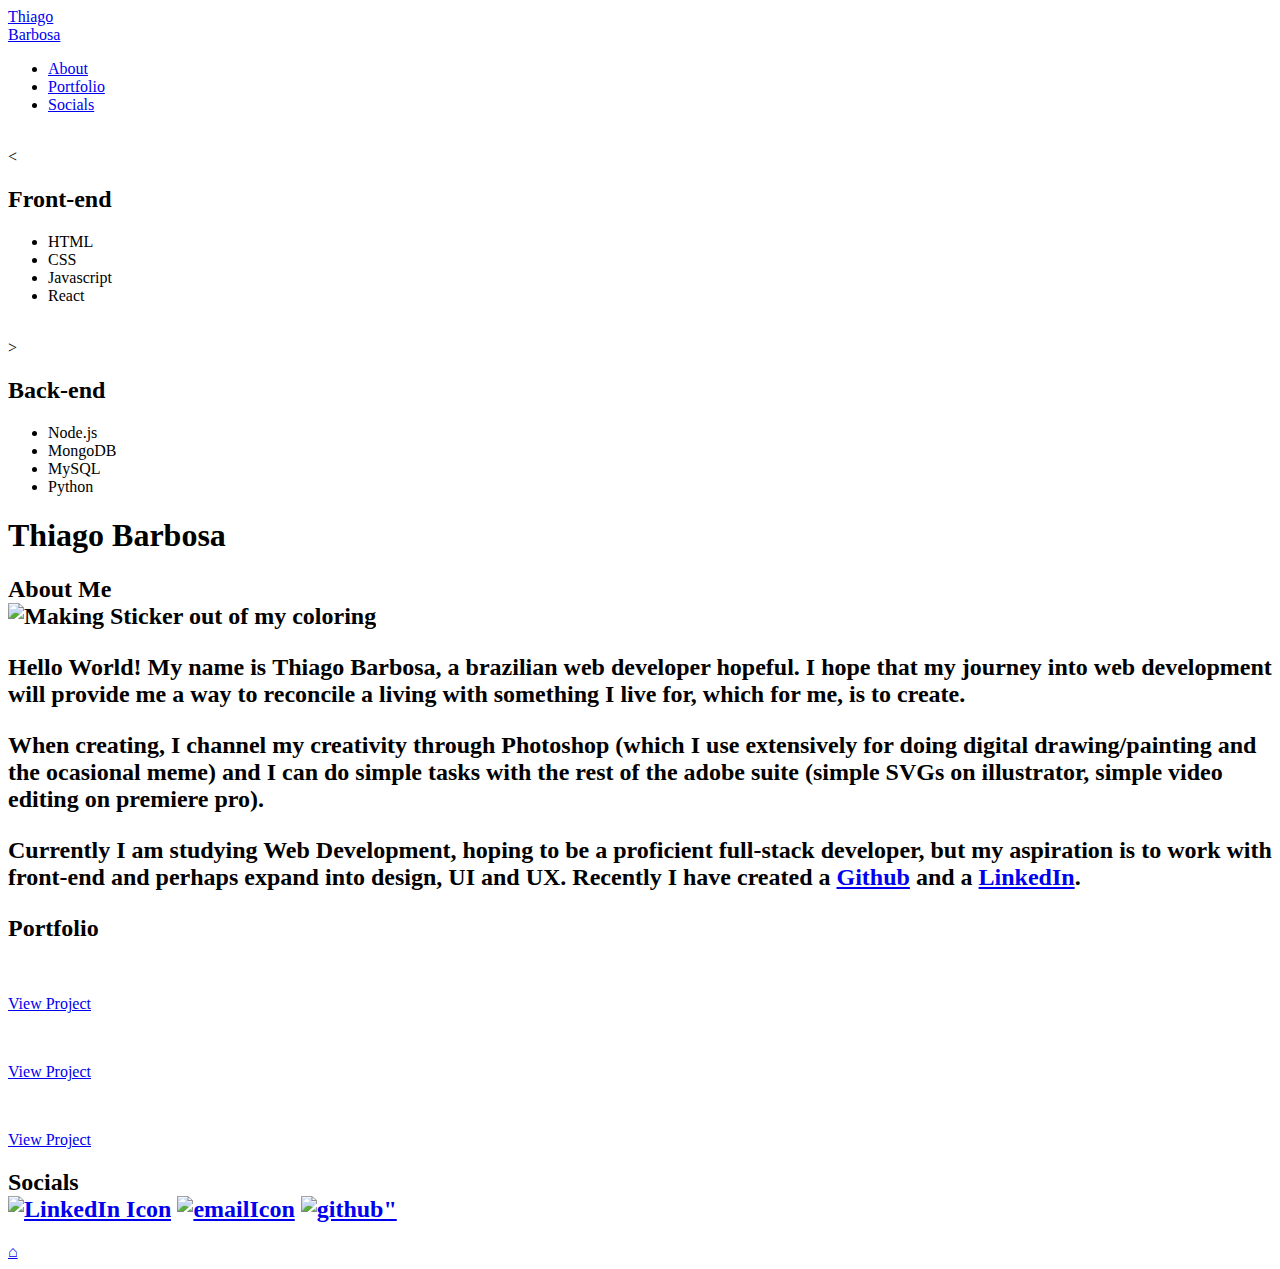
==== index.html @ b0fe846c "Rename Portfolio.html to index.html" ====
<!DOCTYPE html>
<html lang="en">
<head>
    <meta charset="UTF-8">
    <meta http-equiv="X-UA-Compatible" content="IE=edge">
    <meta name="viewport" content="width=device-width, initial-scale=1.0">
    <title>Thiago Barbosa | Web Developer</title>
    <link rel="stylesheet" href="cssreseter.css">
    <link rel="stylesheet" href="Portfolio.css">
    <link rel="preconnect" href="https://fonts.googleapis.com">
    <link rel="preconnect" href="https://fonts.gstatic.com" crossorigin>
    <link href="https://fonts.googleapis.com/css2?family=Cairo:wght@200&family=Roboto+Mono:wght@600&family=Roboto:wght@100;300;500;700;900&family=Supermercado+One&display=swap" rel="stylesheet">
</head>
<body>
    <!-- HEADER START-->
    <header>
        <div class="headerContainer">
            <!-- Logo  -->
            <div class="headerContainer__logo">
                <a href="#">Thiago<br>Barbosa</a>  
            </div>
            <!-- NavBar -->
            <nav class="headerContainer__headerNav">
                <ul class="headerContainer__navUl">
                    <li class="headerContainer__navigationIl"><a href="#about">About</a></li>
                    <li class="headerContainer__navigationIl"><a href="#portfolio">Portfolio</a></li>
                    <li class="headerContainer__navigationIl"><a href="#socials">Socials</a></li>
                </ul> 
            </nav>
            <!-- CTA -->
            <div class="headerContainer__cta">
                <div class="headerContainer__ctaStyle">
                    <a href="mailto:thiagobarbosawebdev@gmail.com"><img id="emailIcon" src="Assets/EmailIcon.svg" alt=""></a>
                </div>
            </div>
        </div>
    </header>
    <!-- HEADER END -->
    <!-- MAIN START-->
<div class="mainBlock">
    <section class="mainBlockContainer">
<!-- animation01 -->
        <div id="ltanimation">&lt;</div>
    <!-- MAIN/Imagem esquerda -->
        <section class="mainBlockContainer__Title">
            <h2 id="frontEndTitle" class="mainBlockTitles">Front&#8209;end</h2>
            <ul class="pictureUl">
                <li>HTML</li>
                <li>CSS</li>
                <li>Javascript</li>
                <li>React</li>
            </ul>
        </section>
    <!-- MAIN/Imagem Central -->
        <div class="mainBlockContainer__Title" id="mainpic">
            <a href="placeholder"><img src="Assets/placeholderPortPictureMe.png" alt=""></a>
        </div>
    <!-- MAIN/Imagem Direita -->
        <section class="mainBlockContainer__Title">
<!-- animation02 -->
                <div id="gtanimation">&gt;</div>
            <h2 class="mainBlockTitles">Back&#8209;end</h2>
            <ul class="pictureUl">
                <li>Node.js</li>
                <li>MongoDB</li>
                <li>MySQL</li>
                <li>Python</li>
            </ul>
        </section>
    </section>
    <!-- MAIN/H1 -->
</div>
<main id="title">
    <h1>Thiago Barbosa</h1>    
    <!-- MAIN/H2 -->
    <section class="h2Sections" id="about">
        <div class="h2main"> 
            <h2 class="h2Title">About Me <br>
                <div class="aboutContainer">
                    <img id="aboutPic" src="Assets/drawhead.png" alt="Making Sticker out of my coloring">
                    <p>
                        Hello World! My name is <strong>Thiago Barbosa</strong>, a brazilian web developer hopeful. I hope that my journey into web 
                        development will provide me a way to reconcile a living with something I live for, 
                        which for me, is to create.
                    </p>
                    <p>
                        When creating, I channel my creativity through Photoshop (which I use extensively
                        for doing digital drawing/painting and the ocasional meme) and I can do simple tasks with the rest of the adobe suite 
                        (simple SVGs on illustrator, simple video editing on premiere pro).
                    </p>
                    <p>
                        Currently I am studying Web Development, hoping to be a proficient full-stack developer, but my 
                        aspiration is to work with front-end and perhaps expand into design, UI and UX. Recently I have 
                        created a <a href="https://github.com/ThiagoBarbosaDev" target="_blank">Github</a> 
                        and a <a href="https://www.linkedin.com/in/thiagobarbosawebdev/" target="_blank">LinkedIn</a>.
                    </p>
                </div>    
            </h2>
        </div>
    </section>
    <section class="portfolio" id="portfolio"> 
        <h2 class="h2main h2Title">Portfolio </h2>
        <section class="portfolioContainer"> 
            <a href="#"><div class="imgWrap"><img src="Assets/PlaceHolder480x400.png" alt=""><p class="imgDescription">View Project</p></div></a>
            <a href="#"><div class="imgWrap"><img src="Assets/PlaceHolder480x400.png" alt=""><p class="imgDescription">View Project</p></div></a>
            <a href="#"><div class="imgWrap"><img src="Assets/PlaceHolder480x400.png" alt=""><p class="imgDescription">View Project</p></div></a>
         </section>
    </section>
    <section class="socials" id="socials">
        <h2 class="h2Title"> Socials
            <div class="socialsContainer">
                <a href="https://www.linkedin.com/in/thiagobarbosawebdev/"><img class="socialsIcons" src="Assets/LIcon.svg" alt="LinkedIn Icon"></a>
                <a href="mailto:thiagobarbosawebdev@gmail.com"><img class="socialsIcons" src="Assets/EmailIcon.svg" alt="emailIcon"></a>
                <a href="https://github.com/ThiagoBarbosaDev"><img class="socialsIcons" src="Assets/GItcon.svg" alt=github"></a>
            </div>
        </h2>
    </section>
</main>
<footer><a href="#top">&#8962;</a></footer>
</body>
</html>
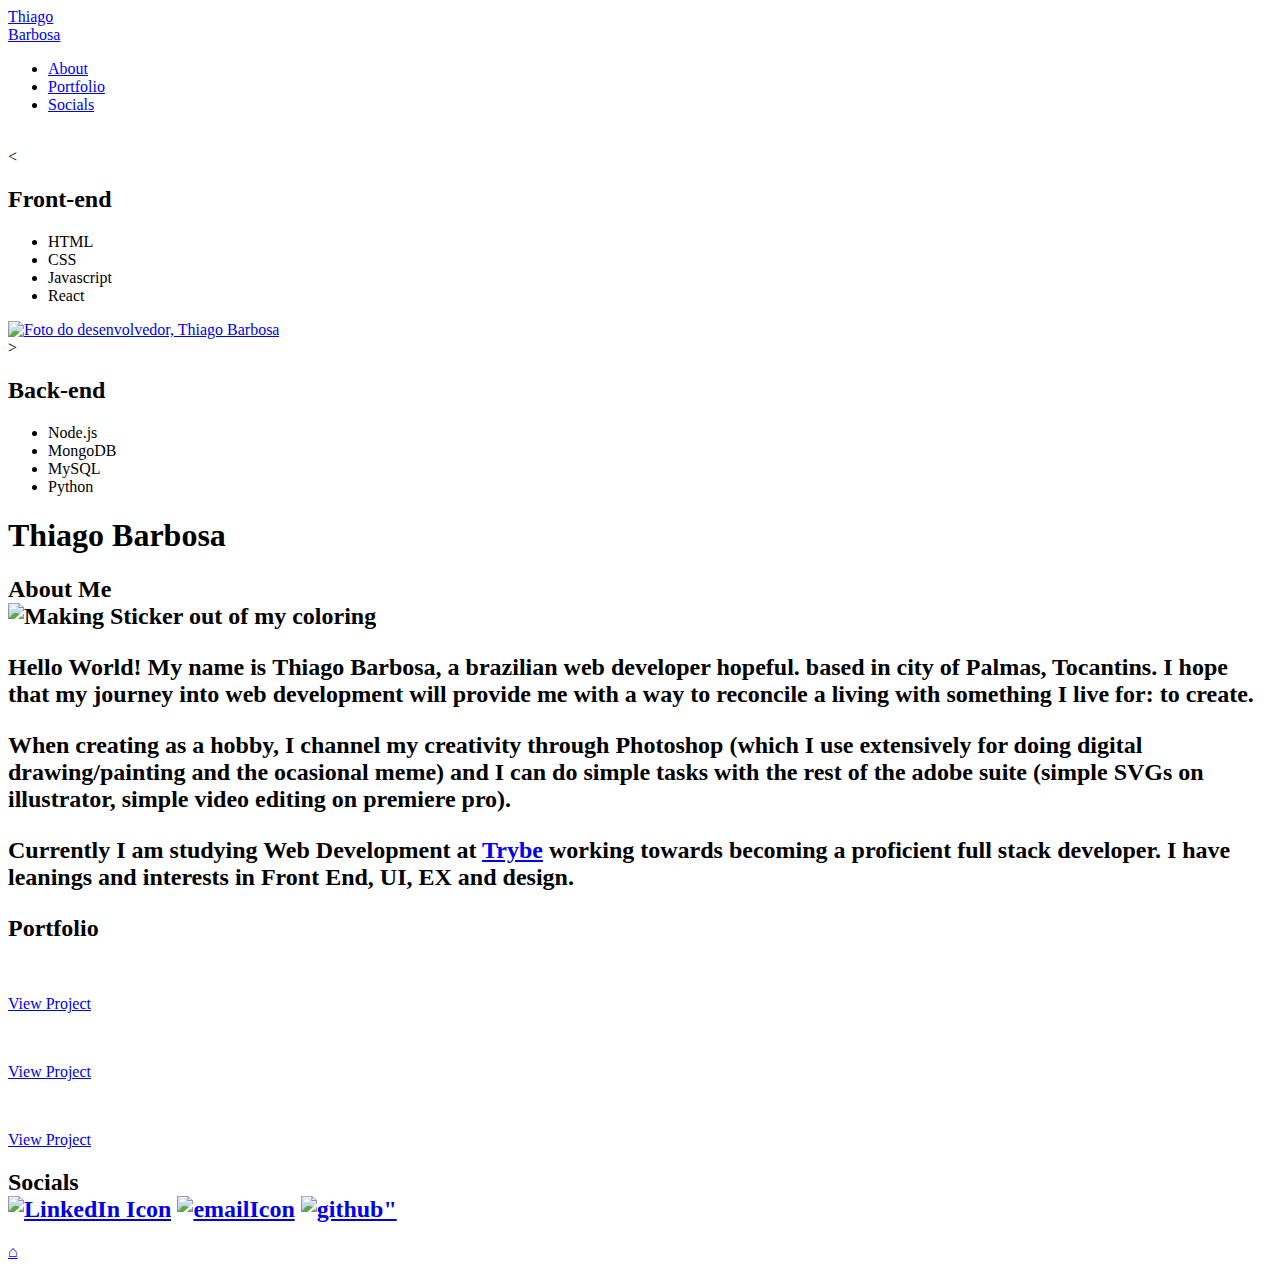
==== commit e6b52fa2: "Merge branch 'main' of github.com:ThiagoBarbosaDev/ThiagoBarbosaDev.github.io into main" ====
--- a/index.html
+++ b/index.html
@@ -53,7 +53,7 @@
         </section>
     <!-- MAIN/Imagem Central -->
         <div class="mainBlockContainer__Title" id="mainpic">
-            <a href="placeholder"><img src="Assets/placeholderPortPictureMe.png" alt=""></a>
+            <a href="placeholder"><img src="Assets/placeholderPortPictureMe.png" alt="Foto do desenvolvedor, Thiago Barbosa"></a>
         </div>
     <!-- MAIN/Imagem Direita -->
         <section class="mainBlockContainer__Title">
@@ -79,20 +79,18 @@
                 <div class="aboutContainer">
                     <img id="aboutPic" src="Assets/drawhead.png" alt="Making Sticker out of my coloring">
                     <p>
-                        Hello World! My name is <strong>Thiago Barbosa</strong>, a brazilian web developer hopeful. I hope that my journey into web 
-                        development will provide me a way to reconcile a living with something I live for, 
-                        which for me, is to create.
+                        Hello World! My name is <strong>Thiago Barbosa</strong>, a brazilian web developer hopeful. based in city of Palmas, 
+                        Tocantins. I hope that my journey into web 
+                        development will provide me with a way to reconcile a living with something I live for: to create.
                     </p>
                     <p>
-                        When creating, I channel my creativity through Photoshop (which I use extensively
+                        When creating as a hobby, I channel my creativity through Photoshop (which I use extensively
                         for doing digital drawing/painting and the ocasional meme) and I can do simple tasks with the rest of the adobe suite 
                         (simple SVGs on illustrator, simple video editing on premiere pro).
                     </p>
                     <p>
-                        Currently I am studying Web Development, hoping to be a proficient full-stack developer, but my 
-                        aspiration is to work with front-end and perhaps expand into design, UI and UX. Recently I have 
-                        created a <a href="https://github.com/ThiagoBarbosaDev" target="_blank">Github</a> 
-                        and a <a href="https://www.linkedin.com/in/thiagobarbosawebdev/" target="_blank">LinkedIn</a>.
+                        Currently I am studying Web Development at <a href="https://www.betrybe.com/" target="_blank">Trybe</a> working towards 
+                        becoming a proficient full stack developer. I have leanings and interests in Front End, UI, EX and design.
                     </p>
                 </div>    
             </h2>
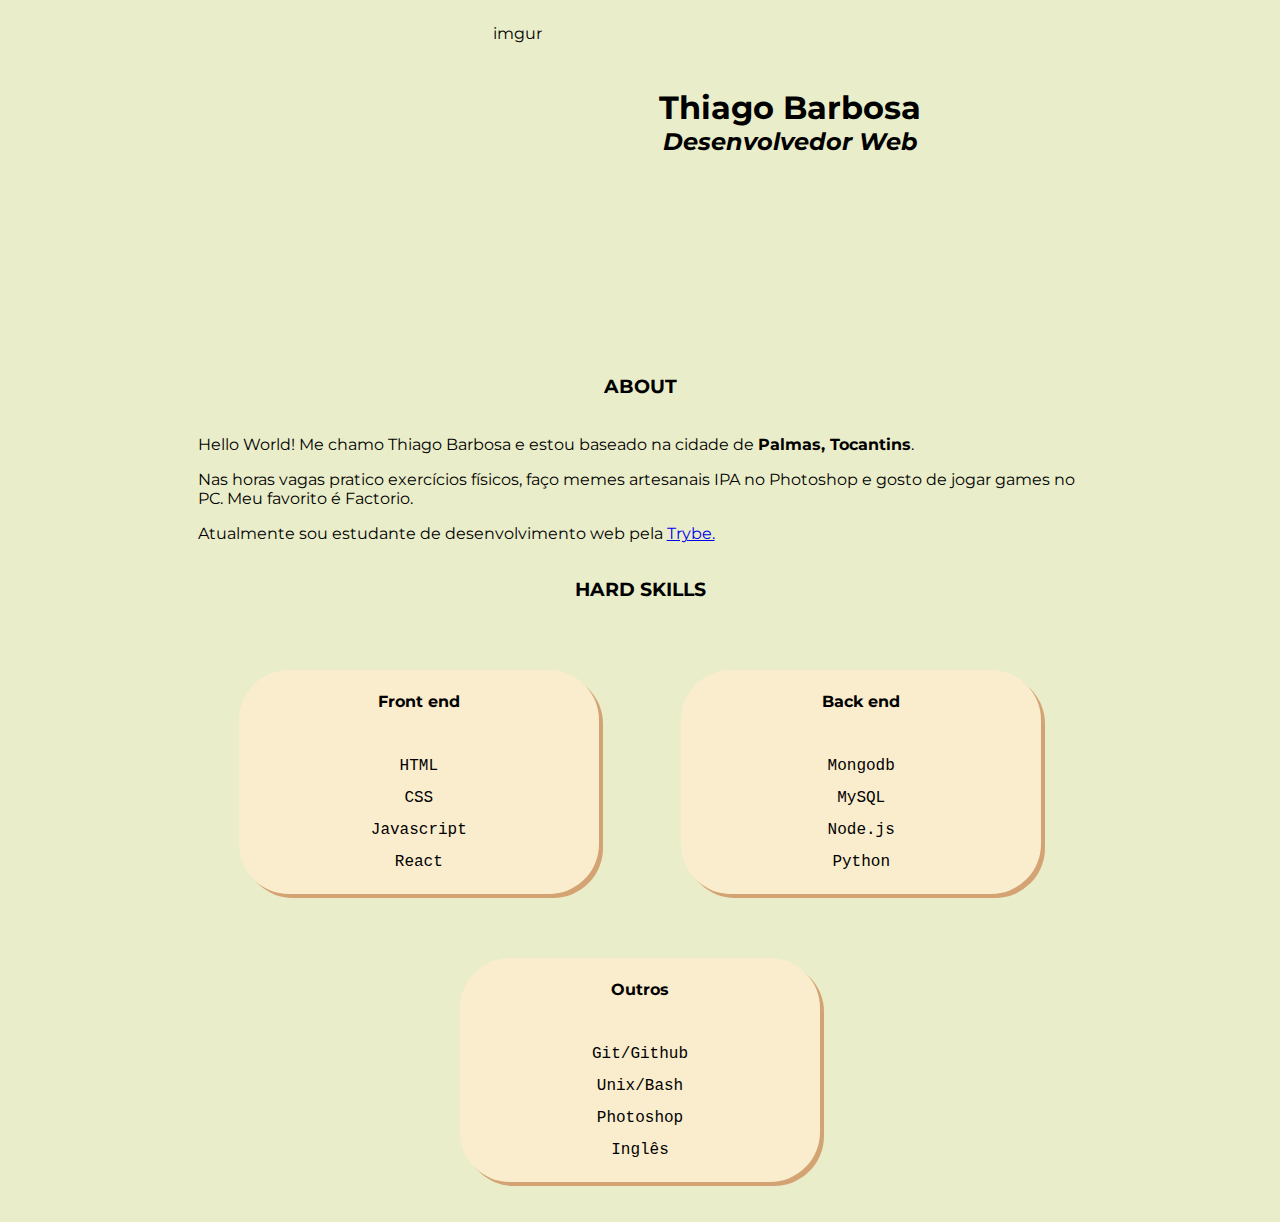
==== commit 7dae21d4: "header, session" ====
--- a/index.html
+++ b/index.html
@@ -1,119 +1,64 @@
-<!DOCTYPE html>
-<html lang="en">
-<head>
-    <meta charset="UTF-8">
-    <meta http-equiv="X-UA-Compatible" content="IE=edge">
-    <meta name="viewport" content="width=device-width, initial-scale=1.0">
-    <title>Thiago Barbosa | Web Developer</title>
-    <link rel="stylesheet" href="cssreseter.css">
-    <link rel="stylesheet" href="Portfolio.css">
-    <link rel="preconnect" href="https://fonts.googleapis.com">
-    <link rel="preconnect" href="https://fonts.gstatic.com" crossorigin>
-    <link href="https://fonts.googleapis.com/css2?family=Cairo:wght@200&family=Roboto+Mono:wght@600&family=Roboto:wght@100;300;500;700;900&family=Supermercado+One&display=swap" rel="stylesheet">
-</head>
-<body>
-    <!-- HEADER START-->
-    <header>
-        <div class="headerContainer">
-            <!-- Logo  -->
-            <div class="headerContainer__logo">
-                <a href="#">Thiago<br>Barbosa</a>  
-            </div>
-            <!-- NavBar -->
-            <nav class="headerContainer__headerNav">
-                <ul class="headerContainer__navUl">
-                    <li class="headerContainer__navigationIl"><a href="#about">About</a></li>
-                    <li class="headerContainer__navigationIl"><a href="#portfolio">Portfolio</a></li>
-                    <li class="headerContainer__navigationIl"><a href="#socials">Socials</a></li>
-                </ul> 
-            </nav>
-            <!-- CTA -->
-            <div class="headerContainer__cta">
-                <div class="headerContainer__ctaStyle">
-                    <a href="mailto:thiagobarbosawebdev@gmail.com"><img id="emailIcon" src="Assets/EmailIcon.svg" alt=""></a>
-                </div>
-            </div>
-        </div>
-    </header>
-    <!-- HEADER END -->
-    <!-- MAIN START-->
-<div class="mainBlock">
-    <section class="mainBlockContainer">
-<!-- animation01 -->
-        <div id="ltanimation">&lt;</div>
-    <!-- MAIN/Imagem esquerda -->
-        <section class="mainBlockContainer__Title">
-            <h2 id="frontEndTitle" class="mainBlockTitles">Front&#8209;end</h2>
-            <ul class="pictureUl">
-                <li>HTML</li>
-                <li>CSS</li>
-                <li>Javascript</li>
-                <li>React</li>
-            </ul>
-        </section>
-    <!-- MAIN/Imagem Central -->
-        <div class="mainBlockContainer__Title" id="mainpic">
-            <a href="placeholder"><img src="Assets/placeholderPortPictureMe.png" alt="Foto do desenvolvedor, Thiago Barbosa"></a>
-        </div>
-    <!-- MAIN/Imagem Direita -->
-        <section class="mainBlockContainer__Title">
-<!-- animation02 -->
-                <div id="gtanimation">&gt;</div>
-            <h2 class="mainBlockTitles">Back&#8209;end</h2>
-            <ul class="pictureUl">
-                <li>Node.js</li>
-                <li>MongoDB</li>
-                <li>MySQL</li>
-                <li>Python</li>
-            </ul>
-        </section>
-    </section>
-    <!-- MAIN/H1 -->
-</div>
-<main id="title">
-    <h1>Thiago Barbosa</h1>    
-    <!-- MAIN/H2 -->
-    <section class="h2Sections" id="about">
-        <div class="h2main"> 
-            <h2 class="h2Title">About Me <br>
-                <div class="aboutContainer">
-                    <img id="aboutPic" src="Assets/drawhead.png" alt="Making Sticker out of my coloring">
-                    <p>
-                        Hello World! My name is <strong>Thiago Barbosa</strong>, a brazilian web developer hopeful. based in city of Palmas, 
-                        Tocantins. I hope that my journey into web 
-                        development will provide me with a way to reconcile a living with something I live for: to create.
-                    </p>
-                    <p>
-                        When creating as a hobby, I channel my creativity through Photoshop (which I use extensively
-                        for doing digital drawing/painting and the ocasional meme) and I can do simple tasks with the rest of the adobe suite 
-                        (simple SVGs on illustrator, simple video editing on premiere pro).
-                    </p>
-                    <p>
-                        Currently I am studying Web Development at <a href="https://www.betrybe.com/" target="_blank">Trybe</a> working towards 
-                        becoming a proficient full stack developer. I have leanings and interests in Front End, UI, EX and design.
-                    </p>
-                </div>    
-            </h2>
-        </div>
-    </section>
-    <section class="portfolio" id="portfolio"> 
-        <h2 class="h2main h2Title">Portfolio </h2>
-        <section class="portfolioContainer"> 
-            <a href="#"><div class="imgWrap"><img src="Assets/PlaceHolder480x400.png" alt=""><p class="imgDescription">View Project</p></div></a>
-            <a href="#"><div class="imgWrap"><img src="Assets/PlaceHolder480x400.png" alt=""><p class="imgDescription">View Project</p></div></a>
-            <a href="#"><div class="imgWrap"><img src="Assets/PlaceHolder480x400.png" alt=""><p class="imgDescription">View Project</p></div></a>
-         </section>
-    </section>
-    <section class="socials" id="socials">
-        <h2 class="h2Title"> Socials
-            <div class="socialsContainer">
-                <a href="https://www.linkedin.com/in/thiagobarbosawebdev/"><img class="socialsIcons" src="Assets/LIcon.svg" alt="LinkedIn Icon"></a>
-                <a href="mailto:thiagobarbosawebdev@gmail.com"><img class="socialsIcons" src="Assets/EmailIcon.svg" alt="emailIcon"></a>
-                <a href="https://github.com/ThiagoBarbosaDev"><img class="socialsIcons" src="Assets/GItcon.svg" alt=github"></a>
-            </div>
-        </h2>
-    </section>
-</main>
-<footer><a href="#top">&#8962;</a></footer>
-</body>
-</html>
+<!DOCTYPE html>
+<html lang="en">
+<head>
+    <meta charset="UTF-8">
+    <meta http-equiv="X-UA-Compatible" content="IE=edge">
+    <meta name="viewport" content="width=device-width, initial-scale=1.0">
+    <title>Thiago Barbosa Dev</title>
+    <link rel="stylesheet" href="style.css">
+    <link rel="preconnect" href="https://fonts.googleapis.com">
+    <link rel="preconnect" href="https://fonts.gstatic.com" crossorigin>
+    <link rel="preconnect" href="https://fonts.googleapis.com">
+    <link rel="preconnect" href="https://fonts.gstatic.com" crossorigin>
+    <link href="https://fonts.googleapis.com/css2?family=Montserrat:ital,wght@0,400;0,700;1,100&family=Roboto+Mono&display=swap" rel="stylesheet">
+</head>
+<body>
+  <main>  
+    <header>
+        <img id="foto" src="https://avatars.githubusercontent.com/u/102390877?v=4" alt="imgur">
+        <session>
+           <h1>Thiago Barbosa</h1>
+           <h2><em>Desenvolvedor Web</em></h2>
+        </session>     
+    </header>
+    <session class="texto-container">
+      <h3>ABOUT</h3>
+      <p> Hello World! Me chamo Thiago Barbosa e estou baseado na cidade de
+         <strong>Palmas, Tocantins</strong>.</p>
+      <p>Nas horas vagas pratico exercícios físicos, faço memes artesanais IPA
+         no Photoshop e gosto de jogar games no PC. Meu favorito é Factorio.</p>
+      <p>Atualmente sou estudante de desenvolvimento web pela <a href="https://www.betrybe.com/" target="_blank">Trybe.</a></p>
+    </session>
+    <h3>HARD SKILLS</h3>
+    <section class="hard-skills-container">
+      <div class="hard-skills">
+        <p><strong>Front end</strong></p>
+        <ul>
+          <li>HTML</li>
+          <li>CSS</li>
+          <li>Javascript</li>
+          <li>React</li>
+        </ul>
+      </div>
+      <div class="hard-skills">
+        <p><strong>Back end</strong></p>
+        <ul>
+          <li>Mongodb</li>
+          <li>MySQL</li>
+          <li>Node.js</li>
+          <li>Python</li>
+        </ul>
+      </div>
+      <div class="hard-skills">
+        <p><strong>Outros</strong></p>
+        <ul>
+          <li>Git/Github</li>
+          <li>Unix/Bash</li>
+          <li>Photoshop</li>
+          <li>Inglês</li>
+        </ul>
+      </div>
+    </section>
+  </main>
+</body>
+</html>--- a/style.css
+++ b/style.css
@@ -0,0 +1,90 @@
+/* Paleta de cores
+#ccd5ae  Verde escuro
+#e9edc9  Verde claro
+#fefae0  Creme
+#faedcd  Marrom claro
+#d4a373  Marrom escuro 
+*/
+
+
+* {
+    box-sizing: border-box;
+}
+
+body {
+    background-color: #e9edc9 ;
+    font-family: "Montserrat", sans-serif;
+}
+
+main {
+    display: flex;
+    flex-direction: column;
+    text-align: center;
+    margin: 0 15%;
+    background-color: Marrom claro;
+}
+
+header {
+    margin-top: 1em;
+    margin-bottom: 2em;
+    display: flex;
+    justify-content: center;
+}
+
+#foto   {
+    border-radius: 50%;
+    float: left;
+    height: 300px;
+    width: 300px;
+}
+
+h1 {
+    margin-bottom: 0;
+    margin-top: 2em;
+}
+
+h2 {
+    margin-top: 0;
+}
+
+h3 {
+    margin-bottom: 2em;
+}
+
+p {
+    text-align: left;
+}
+
+.hard-skills-container {
+    display: flex;
+    flex-wrap: wrap;
+    clear: both;
+}
+
+.hard-skills-container p {
+    text-align: center;
+}
+
+.hard-skills {
+    background-color: #faedcd;
+    width: 360px;
+    display: flex;
+    flex-direction: column;
+    line-height: 2em;
+    margin: 2em auto;
+    border-radius: 50px;
+    box-shadow: 4px 4px 0px 0px #d4a373;
+}
+
+.hard-skills
+ul {
+    padding: 0;
+}
+
+.hard-skills
+ul
+li {
+    font-family: "roboto-mono", monospace;
+    display: flex;
+    justify-content: center;
+}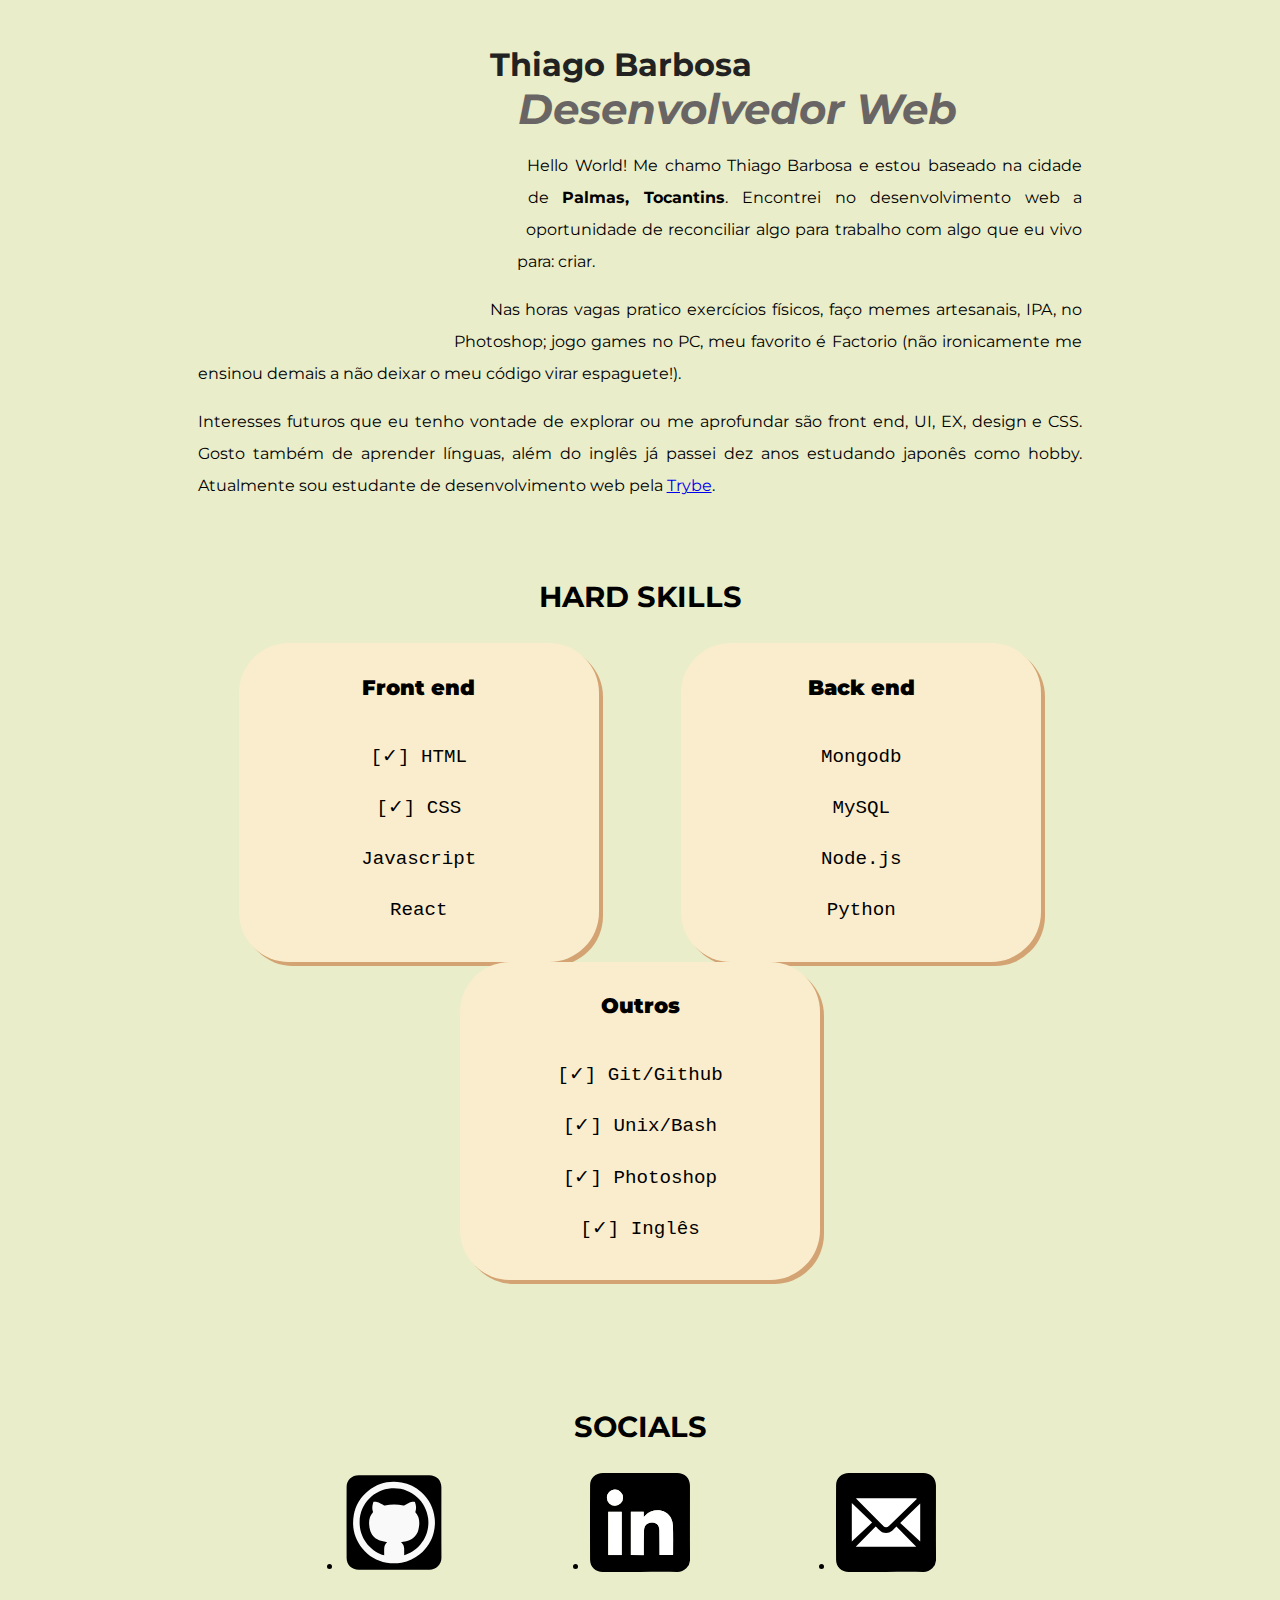
==== commit f7b8f7f8: "more styling, socials" ====
--- a/index.html
+++ b/index.html
@@ -15,33 +15,34 @@
 <body>
   <main>  
     <header>
-        <img id="foto" src="https://avatars.githubusercontent.com/u/102390877?v=4" alt="imgur">
-        <session>
-           <h1>Thiago Barbosa</h1>
-           <h2><em>Desenvolvedor Web</em></h2>
-        </session>     
+      <div class="circle-picture"></div>
+      <h1>Thiago Barbosa <br><em class="profissao">Desenvolvedor Web</em></h1>
+      <p> Hello World! Me chamo Thiago Barbosa e estou baseado na cidade de
+        <strong>Palmas, Tocantins</strong>. Encontrei no desenvolvimento web a
+       oportunidade de reconciliar algo para trabalho com algo que eu vivo para:
+       criar.</p>
+      <p>Nas horas vagas pratico exercícios físicos, faço memes artesanais, IPA,
+        no Photoshop; jogo games no PC, meu favorito é Factorio (não ironicamente me
+        ensinou demais a não deixar o meu código virar espaguete!).</p>
+      <p>Interesses futuros que eu tenho vontade de explorar ou me aprofundar são
+        front end, UI, EX, design e CSS. Gosto também de aprender línguas, além do inglês já passei dez anos estudando
+        japonês como hobby. Atualmente sou estudante de desenvolvimento web pela 
+        <a href="https://www.betrybe.com/" target="_blank">Trybe</a>.</p>
+      </p>  
     </header>
-    <session class="texto-container">
-      <h3>ABOUT</h3>
-      <p> Hello World! Me chamo Thiago Barbosa e estou baseado na cidade de
-         <strong>Palmas, Tocantins</strong>.</p>
-      <p>Nas horas vagas pratico exercícios físicos, faço memes artesanais IPA
-         no Photoshop e gosto de jogar games no PC. Meu favorito é Factorio.</p>
-      <p>Atualmente sou estudante de desenvolvimento web pela <a href="https://www.betrybe.com/" target="_blank">Trybe.</a></p>
-    </session>
     <h3>HARD SKILLS</h3>
     <section class="hard-skills-container">
       <div class="hard-skills">
-        <p><strong>Front end</strong></p>
+        <h4><strong>Front end</strong></h4>
         <ul>
-          <li>HTML</li>
-          <li>CSS</li>
+          <li>[✓] HTML</li>
+          <li>[✓] CSS</li>
           <li>Javascript</li>
           <li>React</li>
         </ul>
       </div>
       <div class="hard-skills">
-        <p><strong>Back end</strong></p>
+        <h4><strong>Back end</strong></h4>
         <ul>
           <li>Mongodb</li>
           <li>MySQL</li>
@@ -50,14 +51,35 @@
         </ul>
       </div>
       <div class="hard-skills">
-        <p><strong>Outros</strong></p>
+        <h4><strong>Outros</strong></h4>
         <ul>
-          <li>Git/Github</li>
-          <li>Unix/Bash</li>
-          <li>Photoshop</li>
-          <li>Inglês</li>
+          <li>[✓] Git/Github</li>
+          <li>[✓] Unix/Bash</li>
+          <li>[✓] Photoshop</li>
+          <li>[✓] Inglês</li>
         </ul>
       </div>
+    </section>
+    <h3>SOCIALS</h4>
+    <section class="socials-container">
+      <ul>
+        <li>
+          <a href="https://github.com/ThiagoBarbosaDev">
+            <img src="assets/github-icon.svg" alt="github icon">
+          </a>
+        </li>
+        <li>
+          <a href="https://www.linkedin.com/in/thiagobarbosawebdev/">
+            <img src="assets/linkedin-Icon.svg" alt="linkedin icon">
+          </a>
+        </li>
+        <li>
+          <a href="mailto:thiagobarbosawebdev@gmail.com">
+            <img src="assets/emai-icon.svg" alt="email icon">
+          </a>
+        </li>
+      </ul>
+
     </section>
   </main>
 </body>
--- a/style.css
+++ b/style.css
@@ -9,6 +9,7 @@
 
 * {
     box-sizing: border-box;
+    padding: 0;
 }
 
 body {
@@ -27,8 +28,18 @@
 header {
     margin-top: 1em;
     margin-bottom: 2em;
-    display: flex;
     justify-content: center;
+}
+
+.circle-picture {
+    border-radius: 50%;
+    height: 300px;
+    width: 300px;
+    background: url(https://avatars.githubusercontent.com/u/102390877?v=4);
+    background-size: cover;
+    float: left;
+    shape-outside: circle();
+    margin: 15px;
 }
 
 #foto   {
@@ -40,29 +51,43 @@
 
 h1 {
     margin-bottom: 0;
-    margin-top: 2em;
+    text-align: left;
+    color: #222;
+}
+
+.profissao {
+    font-size: 1.3em;
+    color: #696565;
 }
 
 h2 {
     margin-top: 0;
+    text-align: left;
 }
 
 h3 {
-    margin-bottom: 2em;
+    margin-bottom: 1em;
+    font-size: 1.8em;
+    text-transform: uppercase;
+}
+
+h4 {
+    font-size: 1.3em;
+    line-height: 1.6em;
+    margin-bottom: 1em;
 }
 
 p {
-    text-align: left;
+    text-align: justify;
+    text-justify: inter-word;
+    line-height: 2em;
 }
 
 .hard-skills-container {
     display: flex;
     flex-wrap: wrap;
     clear: both;
-}
-
-.hard-skills-container p {
-    text-align: center;
+    margin-bottom: 100px;
 }
 
 .hard-skills {
@@ -71,14 +96,9 @@
     display: flex;
     flex-direction: column;
     line-height: 2em;
-    margin: 2em auto;
+    margin: 0em auto;
     border-radius: 50px;
     box-shadow: 4px 4px 0px 0px #d4a373;
-}
-
-.hard-skills
-ul {
-    padding: 0;
 }
 
 .hard-skills
@@ -87,4 +107,21 @@
     font-family: "roboto-mono", monospace;
     display: flex;
     justify-content: center;
+    margin-bottom: 1em;
+    font-size: 1.2em;
+}
+
+.socials-container
+ul
+li
+a
+img {
+    width: 100px;
+}
+
+.socials-container
+ul {
+    display: flex;
+    justify-content: space-evenly;
+    margin-top: 0%;
 }